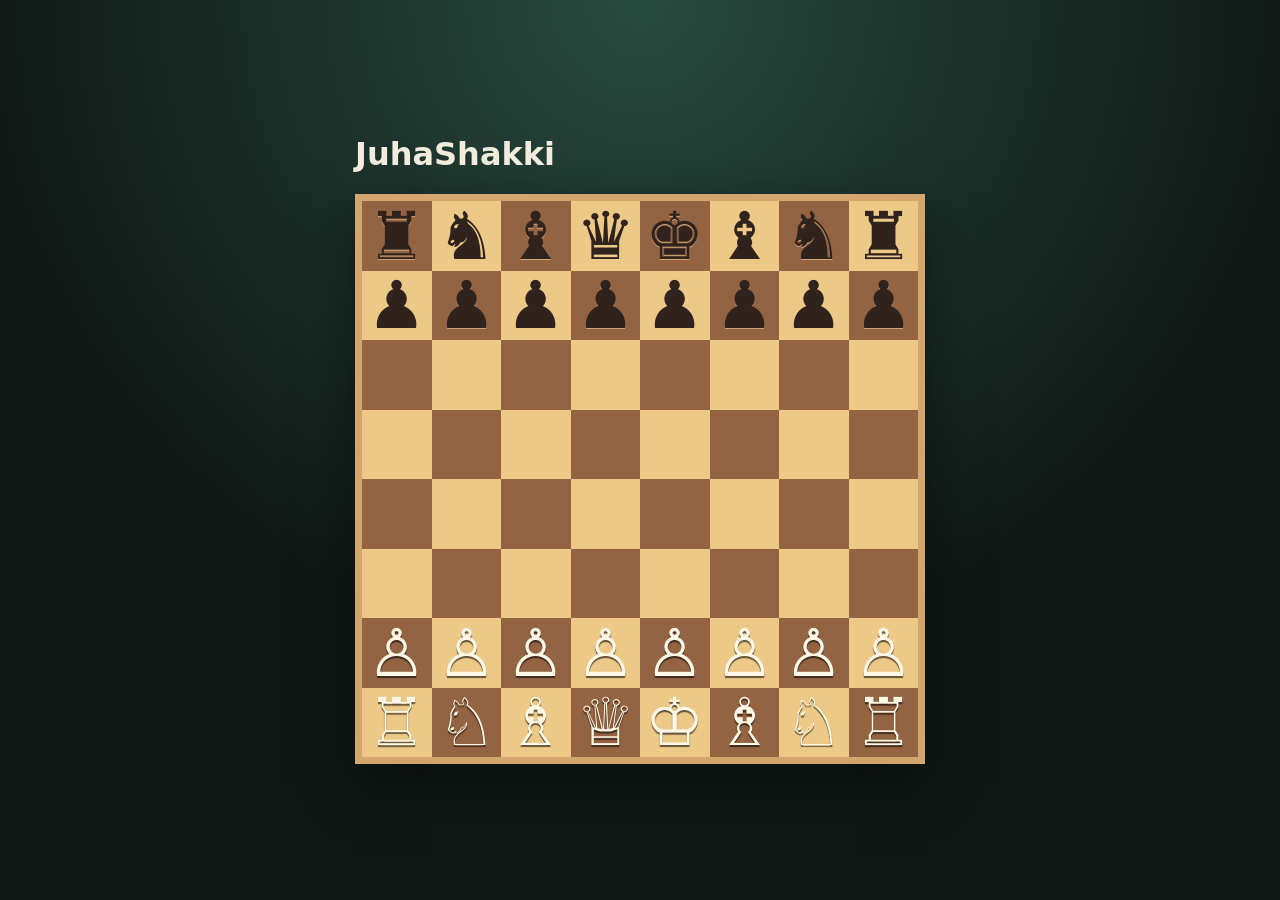
==== public/index.html @ 1b7dfee9 "Add JuhaShakki for testing" ====
<!doctype html>
<html lang="en">
<head>
  <meta charset="utf-8"><meta name="viewport" content="width=device-width, initial-scale=1">
  <title>JuhaShakki</title>
  <link rel="stylesheet" href="style.css">
</head>
<body>
  <main>
    <h1>JuhaShakki</h1>

    <div id="board" role="grid">1234</div>

    </p>
  </main>
  <script src="app.js"></script>
</body>
</html>
---- public/style.css ----
:root { 
    color-scheme: dark;
    font-family: ui-rounded, system-ui, sans-serif;
    background: #101815; color: #f1ecdc;
}

body { 
    min-height: 100vh;
    margin: 0;
    display: grid;
    place-items: center;
    background: radial-gradient(circle at top, #284a3f, #101815 60%);
}

main {
    width: min(92vw, 570px);
    padding: 24px 0 30px;
}

#board {
    display: grid;
    grid-template-columns: repeat(8, 1fr);
    grid-template-rows: repeat(8, minmax(0, 1fr));
    border: 7px solid #d2a66d;
    box-shadow: 0 18px 48px #05080688;aspect-ratio: 1;
}

.square {
    position: relative;
    border: 0;
    padding: 0;
    font-size: clamp(1.7rem, 8.6vw, 4.15rem);
    line-height: 1;
    cursor: pointer;
    text-shadow: 0 2px 1px #0009;

}

.valkoinen-nappula {
    color: #fff8e7;
}
.musta-nappula { 
    color: #30231e; 
    text-shadow: 0 1px 0 #f0cc93aa;
}

.light {
    background: #edc987;
}
.dark {
    background: #936342;
}
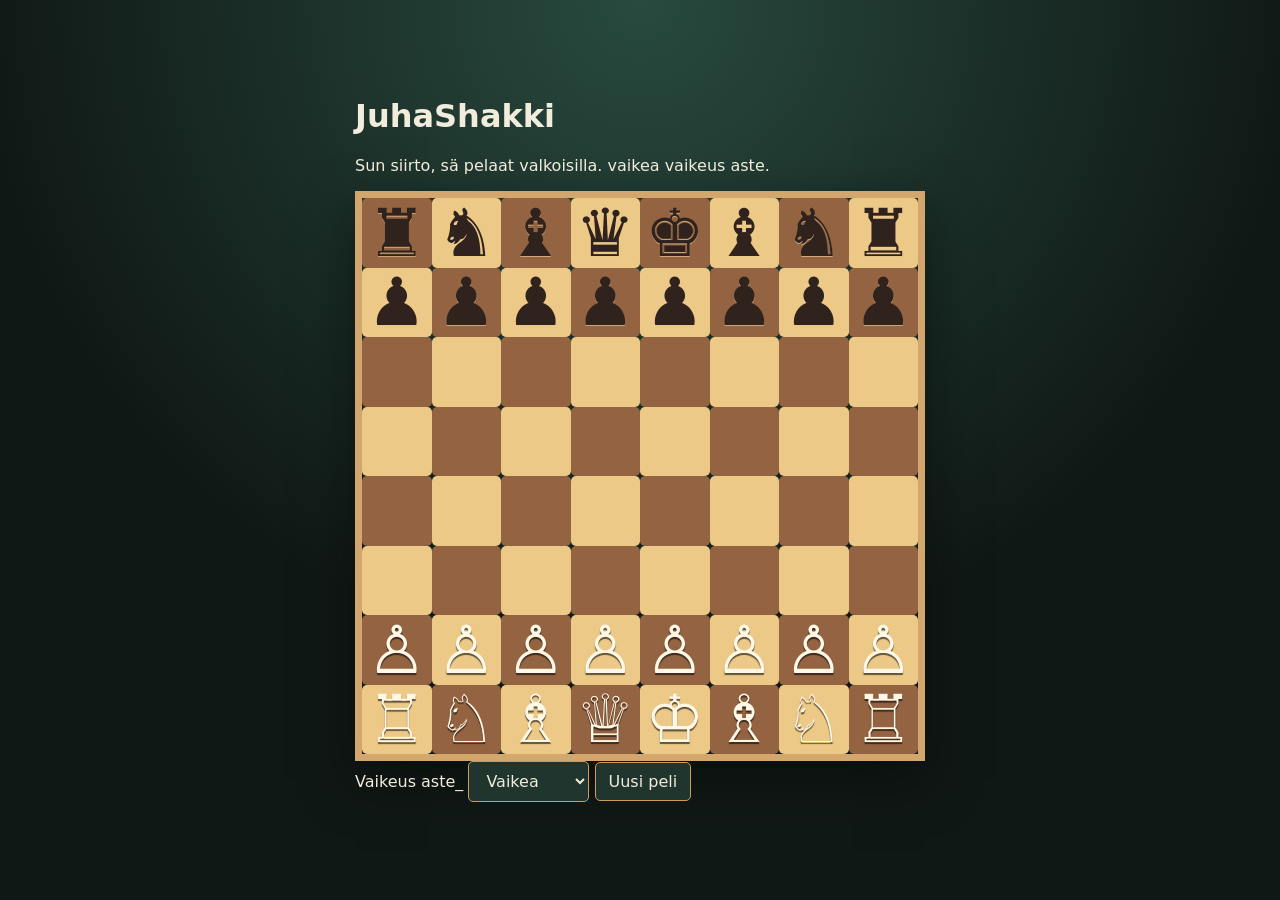
==== commit bc1c6b30: "JuhaShakki update" ====
--- a/public/index.html
+++ b/public/index.html
@@ -8,8 +8,19 @@
 <body>
   <main>
     <h1>JuhaShakki</h1>
+    <p id="status" aria-live="polite">Sun vuoro — sä pelaat valkoisilla</p>
+    <div id="board" role="grid">1234</div>
 
-    <div id="board" role="grid">1234</div>
+    <label class="vaikeusluokka" for="vaikeus">
+      Vaikeus aste_
+      <select id="vaikeus">
+        <option value="helppo">Helppo</option>
+        <option value="normaali">Normaali</option>
+        <option value="vaikea" selected>Vaikea</option>
+      </select>
+    </label>
+    <button id="uusipeli">Uusi peli</button>
+
 
     </p>
   </main>
--- a/public/style.css
+++ b/public/style.css
@@ -50,3 +50,36 @@
 .dark {
     background: #936342;
 }
+
+.square.selected::after, .square.target::after {
+    content: '';
+    position: absolute;
+    inset: 33%;
+    border-radius:
+    50%; background: #223e36a8;
+}
+
+.square.selected::after {
+    inset: 7%;
+    border: 4px solid #f3c965;
+    background: transparent;
+}
+
+.square.piece.target::after {
+    inset: 9%;
+    border: 4px solid #b94739;
+    background: transparent;
+}
+
+button, select {
+    font: inherit;
+    border: 1px solid #cf9b58;
+    border-radius: 5px;
+    padding: 9px 13px;
+    background: #20352e;
+    color: #f1ecdc;
+}
+
+button:hover {
+    background: #2e4a3e;
+}
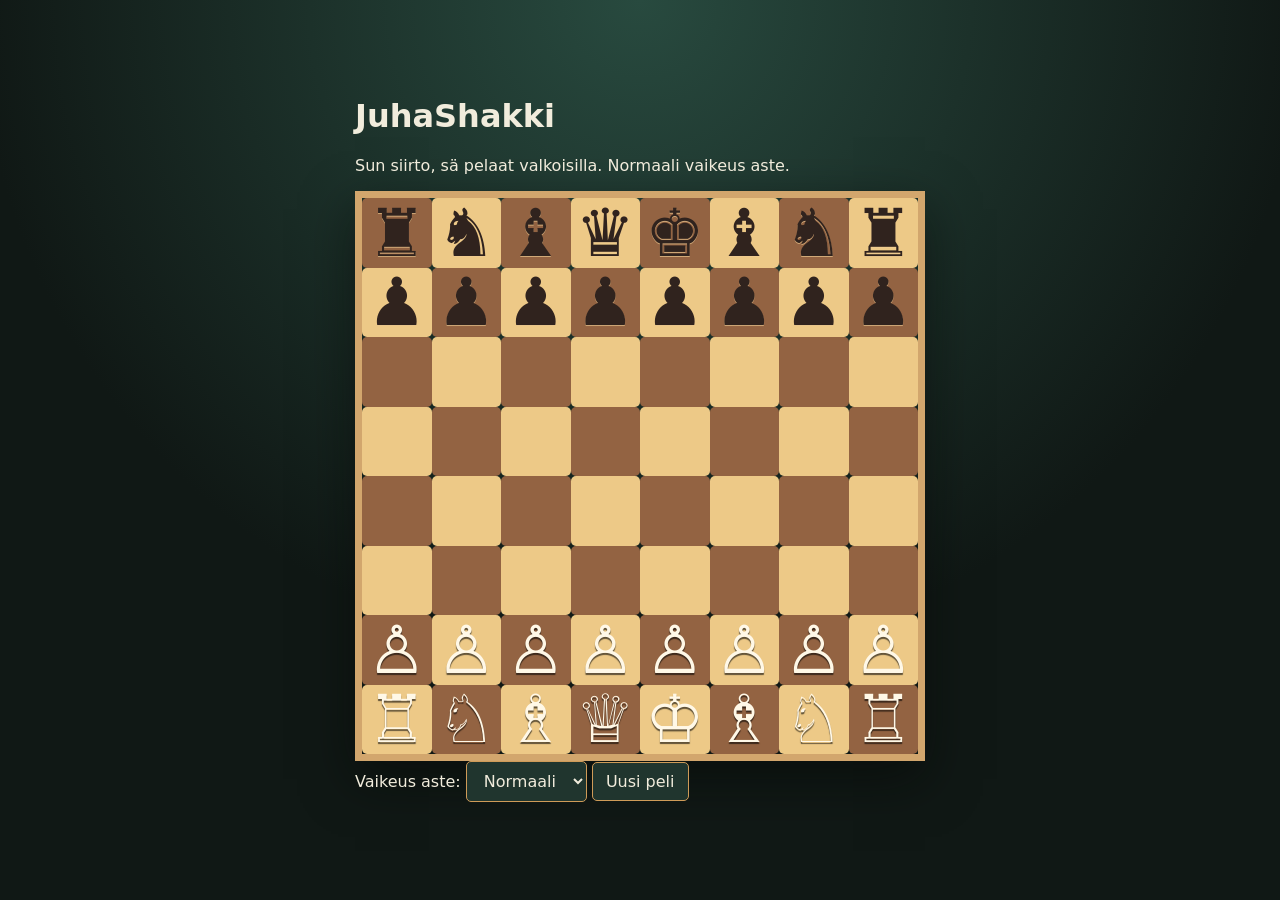
==== commit 942a57e0: "juhashakki päivitys" ====
--- a/public/index.html
+++ b/public/index.html
@@ -9,14 +9,14 @@
   <main>
     <h1>JuhaShakki</h1>
     <p id="status" aria-live="polite">Sun vuoro — sä pelaat valkoisilla</p>
-    <div id="board" role="grid">1234</div>
+    <div id="board" role="grid"></div>
 
     <label class="vaikeusluokka" for="vaikeus">
-      Vaikeus aste_
+      Vaikeus aste:
       <select id="vaikeus">
-        <option value="helppo">Helppo</option>
-        <option value="normaali">Normaali</option>
-        <option value="vaikea" selected>Vaikea</option>
+        <option value="easy">Helppo</option>
+        <option value="normal" selected>Normaali</option>
+        <option value="difficult">Vaikea</option>
       </select>
     </label>
     <button id="uusipeli">Uusi peli</button>
@@ -24,6 +24,10 @@
 
     </p>
   </main>
+  <script src="board.js"></script>
+  <script src="moves.js"></script>
+  <script src="ai.js"></script>
+  <script src="ui.js"></script>
   <script src="app.js"></script>
 </body>
 </html>
